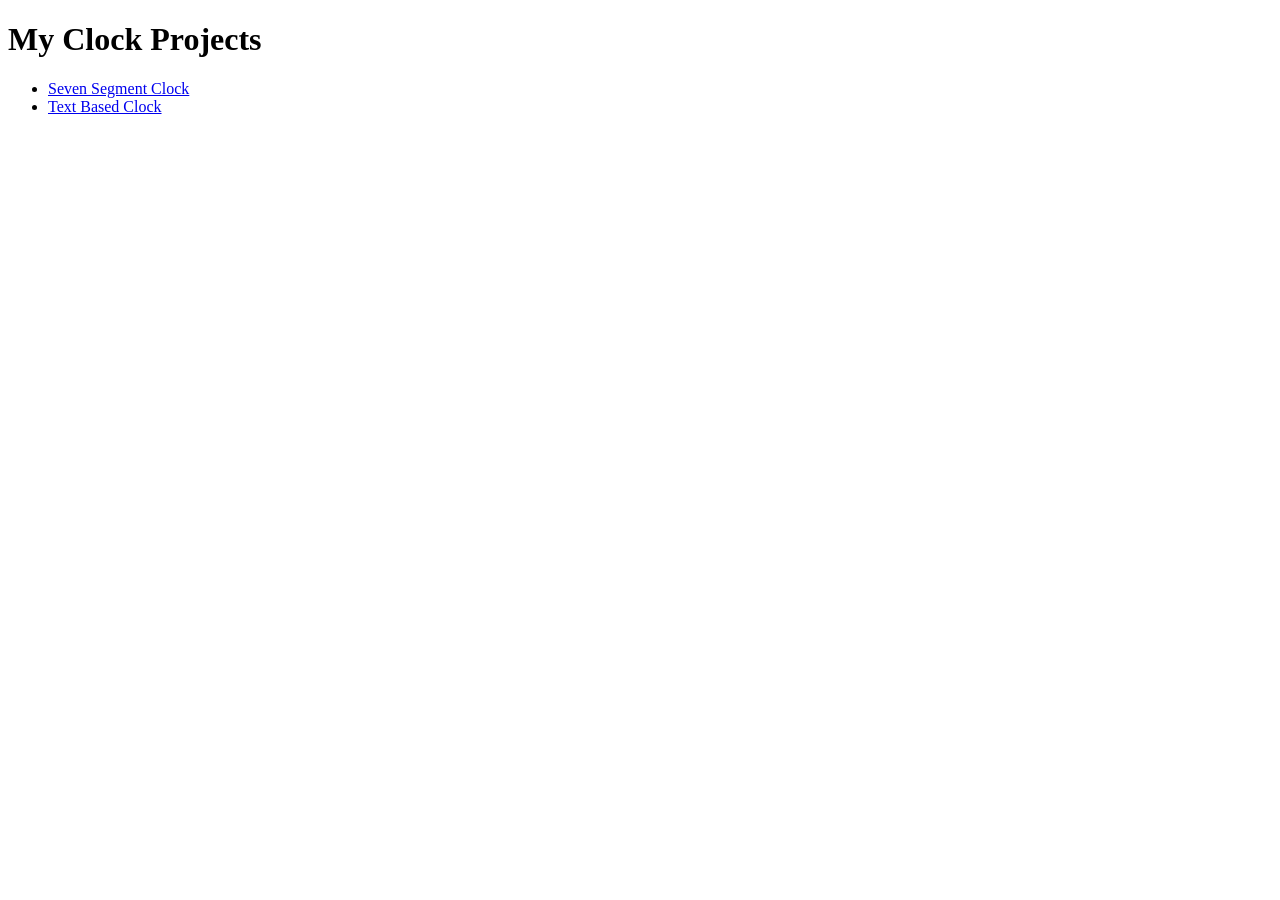
==== index.html @ 6c4dbbdf "Rename landingindex.html to index.html" ====
<!DOCTYPE html>
<html>
<head>
  <title>Dhyana Projects</title>
</head>
<body>

<h1>My Clock Projects</h1>

<ul>
  <li><a href="/seven-segment-clock/">Seven Segment Clock</a></li>
  <li><a href="/text-clock/">Text Based Clock</a></li>
</ul>

</body>
</html>
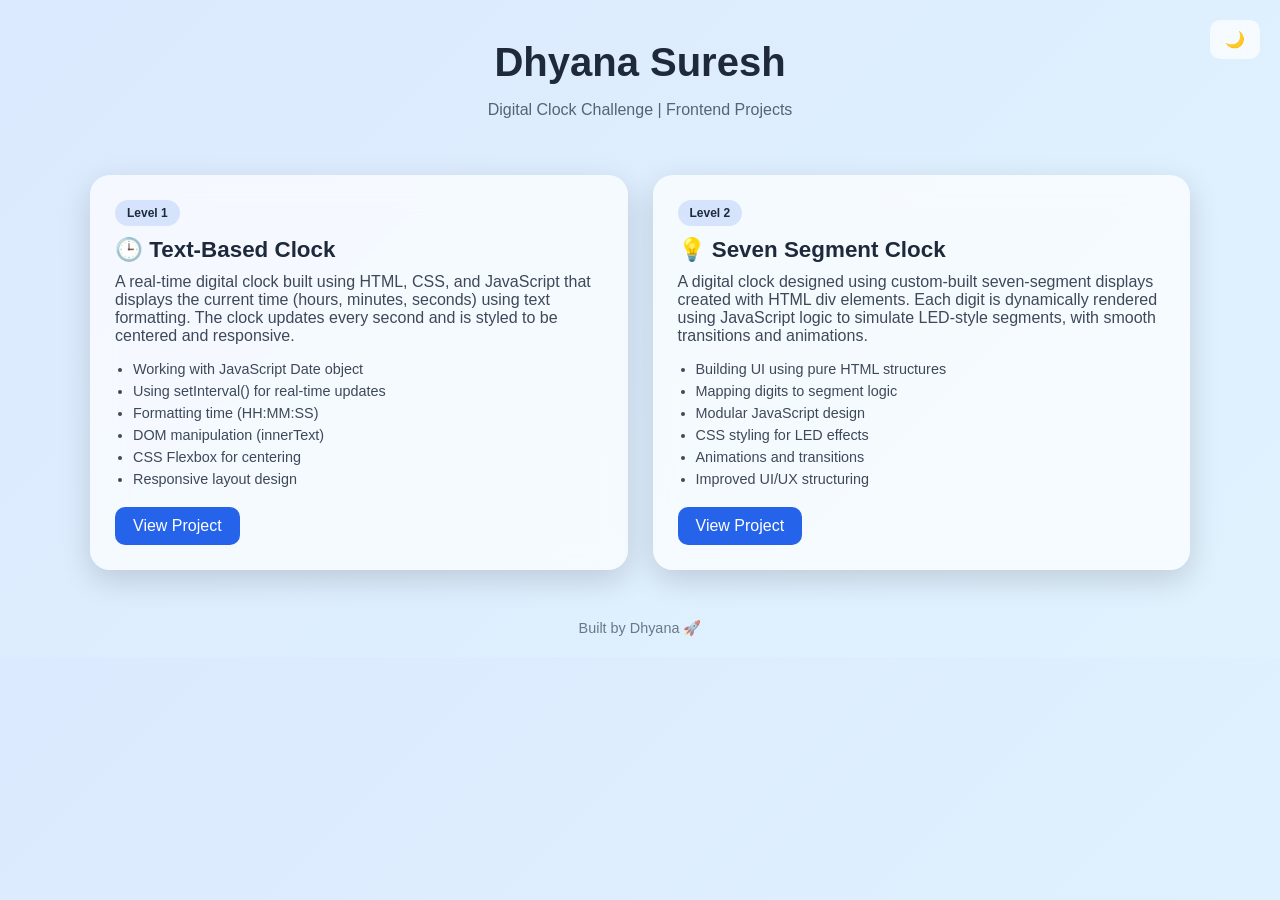
==== commit a5561f53: "Update index.html" ====
--- a/index.html
+++ b/index.html
@@ -1,16 +1,200 @@
 <!DOCTYPE html>
-<html>
+<html lang="en">
 <head>
-  <title>Dhyana Projects</title>
+<meta charset="UTF-8">
+<meta name="viewport" content="width=device-width, initial-scale=1.0">
+<title>Dhyana Suresh | Clock Projects</title>
+
+<style>
+  :root {
+    --bg: linear-gradient(135deg, #dbeafe, #e0f2fe);
+    --card: rgba(255,255,255,0.7);
+    --text: #1e293b;
+    --accent: #2563eb;
+  }
+
+  body.dark {
+    --bg: linear-gradient(135deg, #0f172a, #1e293b);
+    --card: rgba(30,41,59,0.7);
+    --text: #f1f5f9;
+    --accent: #3b82f6;
+  }
+
+  body {
+    margin: 0;
+    font-family: 'Segoe UI', sans-serif;
+    background: var(--bg);
+    color: var(--text);
+    transition: 0.3s;
+  }
+
+  header {
+    text-align: center;
+    padding: 40px 20px 10px;
+  }
+
+  header h1 {
+    margin: 0;
+    font-size: 2.5rem;
+  }
+
+  header p {
+    opacity: 0.7;
+  }
+
+  .toggle {
+    position: absolute;
+    top: 20px;
+    right: 20px;
+    cursor: pointer;
+    background: var(--card);
+    padding: 10px 15px;
+    border-radius: 10px;
+    backdrop-filter: blur(10px);
+  }
+
+  .container {
+    display: grid;
+    grid-template-columns: repeat(auto-fit, minmax(320px, 1fr));
+    gap: 25px;
+    padding: 30px;
+    max-width: 1100px;
+    margin: auto;
+  }
+
+  .card {
+    backdrop-filter: blur(15px);
+    background: var(--card);
+    border-radius: 20px;
+    padding: 25px;
+    box-shadow: 0 10px 30px rgba(0,0,0,0.15);
+    transition: 0.3s;
+  }
+
+  .card:hover {
+    transform: translateY(-8px) scale(1.02);
+  }
+
+  .level {
+    font-size: 0.75rem;
+    padding: 6px 12px;
+    border-radius: 20px;
+    background: rgba(37,99,235,0.15);
+    display: inline-block;
+    margin-bottom: 10px;
+    font-weight: 600;
+  }
+
+  .title {
+    font-size: 1.4rem;
+    font-weight: bold;
+    margin-bottom: 10px;
+  }
+
+  .desc {
+    opacity: 0.85;
+    margin-bottom: 15px;
+  }
+
+  ul {
+    padding-left: 18px;
+    margin-bottom: 20px;
+  }
+
+  ul li {
+    font-size: 0.9rem;
+    margin-bottom: 6px;
+    opacity: 0.85;
+  }
+
+  .btn {
+    text-decoration: none;
+    padding: 10px 18px;
+    background: var(--accent);
+    color: white;
+    border-radius: 10px;
+    font-weight: 500;
+    transition: 0.3s;
+    display: inline-block;
+  }
+
+  .btn:hover {
+    opacity: 0.85;
+  }
+
+  footer {
+    text-align: center;
+    padding: 20px;
+    font-size: 0.9rem;
+    opacity: 0.6;
+  }
+</style>
 </head>
+
 <body>
 
-<h1>My Clock Projects</h1>
-
-<ul>
-  <li><a href="/seven-segment-clock/">Seven Segment Clock</a></li>
-  <li><a href="/text-clock/">Text Based Clock</a></li>
-</ul>
+<div class="toggle" onclick="toggleMode()">🌙</div>
+
+<header>
+  <h1>Dhyana Suresh</h1>
+  <p>Digital Clock Challenge | Frontend Projects</p>
+</header>
+
+<div class="container">
+
+  <!-- LEVEL 1 -->
+  <div class="card">
+    <div class="level">Level 1</div>
+    <div class="title">🕒 Text-Based Clock</div>
+
+    <div class="desc">
+      A real-time digital clock built using HTML, CSS, and JavaScript that displays the current time (hours, minutes, seconds) using text formatting. The clock updates every second and is styled to be centered and responsive.
+    </div>
+
+    <ul>
+      <li>Working with JavaScript Date object</li>
+      <li>Using setInterval() for real-time updates</li>
+      <li>Formatting time (HH:MM:SS)</li>
+      <li>DOM manipulation (innerText)</li>
+      <li>CSS Flexbox for centering</li>
+      <li>Responsive layout design</li>
+    </ul>
+
+    <a class="btn" href="text-clock/index.html">View Project</a>
+  </div>
+
+  <!-- LEVEL 2 -->
+  <div class="card">
+    <div class="level">Level 2</div>
+    <div class="title">💡 Seven Segment Clock</div>
+
+    <div class="desc">
+      A digital clock designed using custom-built seven-segment displays created with HTML div elements. Each digit is dynamically rendered using JavaScript logic to simulate LED-style segments, with smooth transitions and animations.
+    </div>
+
+    <ul>
+      <li>Building UI using pure HTML structures</li>
+      <li>Mapping digits to segment logic</li>
+      <li>Modular JavaScript design</li>
+      <li>CSS styling for LED effects</li>
+      <li>Animations and transitions</li>
+      <li>Improved UI/UX structuring</li>
+    </ul>
+
+    <a class="btn" href="seven-segment-clock/index.html">View Project</a>
+  </div>
+
+</div>
+
+<footer>
+  Built by Dhyana 🚀
+</footer>
+
+<script>
+function toggleMode() {
+  document.body.classList.toggle("dark");
+}
+</script>
 
 </body>
 </html>
